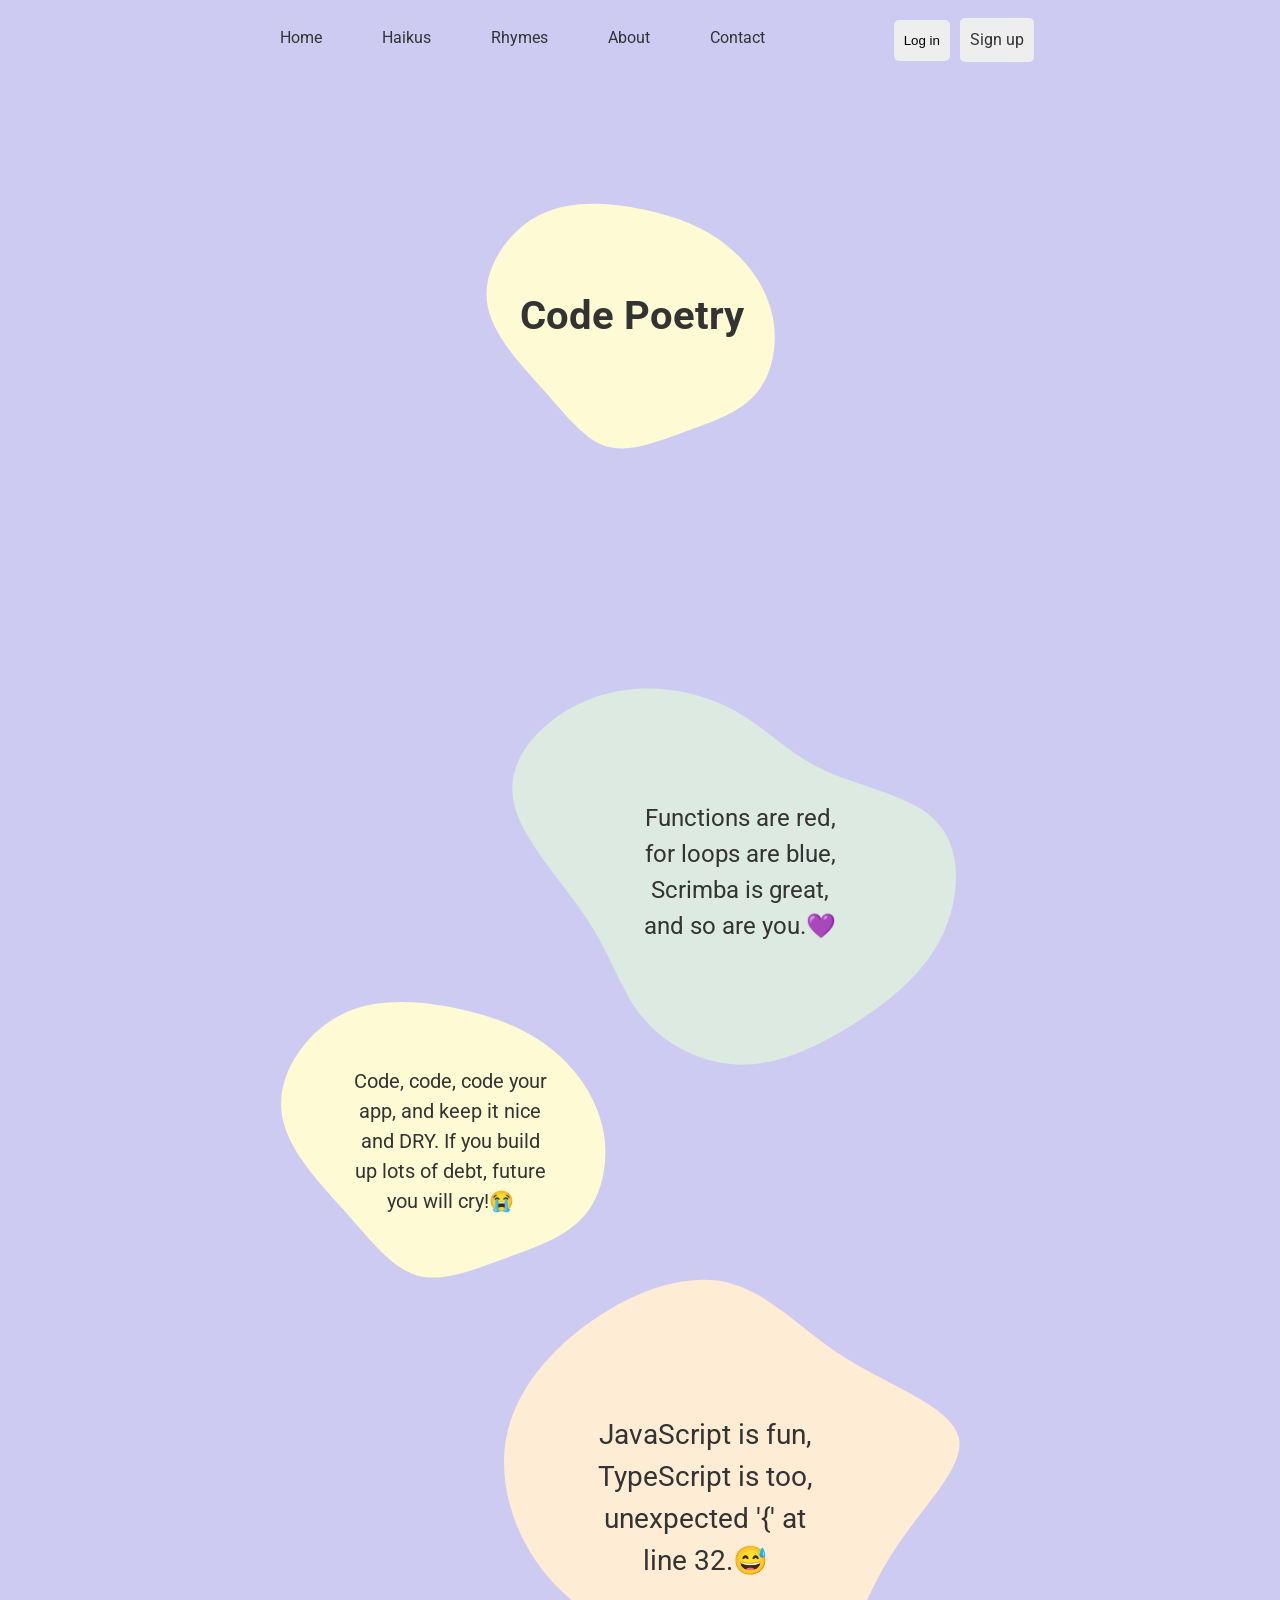
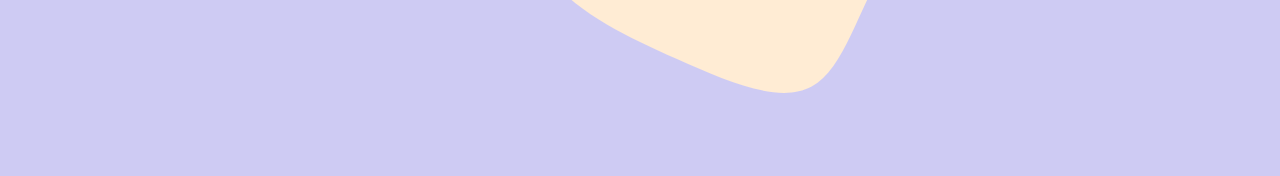
==== code-poetry/index.html @ 1724da11 "make the code-poetry folder with files" ====
<html>
    <head>
        <link rel="preconnect" href="https://fonts.googleapis.com">
        <link rel="preconnect" href="https://fonts.gstatic.com" crossorigin>
        <link href="https://fonts.googleapis.com/css2?family=Roboto:ital,wght@0,100;0,300;0,400;0,500;0,700;0,900;1,100;1,300;1,400;1,500;1,700;1,900&display=swap" rel="stylesheet">
        <link rel="stylesheet" href="index.css">
    </head>
    <body>
        <nav>
            <a class="skip-nav-link" href="#main">Skip to main content</a>
            <ul class="nav-items">
                <li><a href="#">Home</a></li>
                <li><a href="#">Haikus</a></li>
                <li><a href="#">Rhymes</a></li>
                <li><a href="#">About</a></li>
                <li><a href="#">Contact</a></li>
            </ul>
            <div>
                <button class="auth-button">Log in</button>
                <div class="auth-button">Sign up</div>
            </div>
        </nav>
        <main>
            <section class="hero-section">
                <svg class="blob" viewBox="0 0 200 200" xmlns="http://www.w3.org/2000/svg">
                    <path fill="#FEFBD4" d="M38.4,-45.3C49.6,-36.4,58.2,-24.1,61.2,-10.3C64.2,3.4,61.5,18.7,53.2,28.6C44.9,38.4,31.1,42.9,17.4,47.9C3.8,52.9,-9.8,58.4,-21,55.4C-32.2,52.3,-41.2,40.6,-53.1,27.1C-65.1,13.7,-80.1,-1.5,-81.6,-18.1C-83.1,-34.6,-71,-52.4,-55.2,-60.5C-39.3,-68.5,-19.7,-66.7,-3,-63.2C13.6,-59.6,27.3,-54.2,38.4,-45.3Z" transform="translate(100 100)" />
                </svg>
                <h1>Code Poetry</h1>
            </section>
            <section class="poem-section" id="main">
                <svg class="blob-1" viewBox="0 0 200 200" xmlns="http://www.w3.org/2000/svg">
                    <path fill="#DCEAE1" d="M27.9,-35.3C40.4,-29.4,57.7,-26.9,66,-17.6C74.2,-8.4,73.4,7.6,67.2,20.3C60.9,32.9,49.2,42.3,37.1,49.8C25,57.3,12.5,63.1,0.1,62.9C-12.2,62.7,-24.5,56.6,-32.1,47.6C-39.7,38.7,-42.7,26.7,-51.6,13.4C-60.5,0.1,-75.4,-14.6,-75.9,-28.3C-76.5,-42,-62.7,-54.7,-47.7,-59.8C-32.6,-64.9,-16.3,-62.3,-4.3,-56.4C7.7,-50.5,15.4,-41.2,27.9,-35.3Z" transform="translate(100 100)" />
                </svg>
            <p class="poem-1">Functions are red, for loops are blue, Scrimba is great, and so are you.💜</p>
                <svg class="blob-2" viewBox="0 0 200 200" xmlns="http://www.w3.org/2000/svg">
                    <path fill="#FEFBD4" d="M38.4,-45.3C49.6,-36.4,58.2,-24.1,61.2,-10.3C64.2,3.4,61.5,18.7,53.2,28.6C44.9,38.4,31.1,42.9,17.4,47.9C3.8,52.9,-9.8,58.4,-21,55.4C-32.2,52.3,-41.2,40.6,-53.1,27.1C-65.1,13.7,-80.1,-1.5,-81.6,-18.1C-83.1,-34.6,-71,-52.4,-55.2,-60.5C-39.3,-68.5,-19.7,-66.7,-3,-63.2C13.6,-59.6,27.3,-54.2,38.4,-45.3Z" transform="translate(100 100)" />
                </svg>
            <p class="poem-2">Code, code, code your app, and keep it nice and DRY. If you build up lots of debt, future you will cry!😭</p>
                <svg class="blob-3" viewBox="0 0 200 200" xmlns="http://www.w3.org/2000/svg">
                    <path fill="#FFECD4" d="M35.6,-39.1C50.7,-29.7,70.8,-22.9,73,-12.6C75.1,-2.3,59.3,11.4,49.3,28.1C39.2,44.7,34.9,64.2,23.9,70.2C13,76.1,-4.5,68.4,-21,61C-37.5,53.6,-52.9,46.5,-63.8,33.8C-74.7,21.2,-81.1,2.9,-77.8,-13.4C-74.5,-29.6,-61.6,-43.8,-47,-53.3C-32.4,-62.9,-16.2,-67.8,-3,-64.2C10.2,-60.7,20.4,-48.6,35.6,-39.1Z" transform="translate(100 100)" />
                </svg>
            <p class="poem-3">JavaScript is fun, TypeScript is too, unexpected '{' at line 32.😅</p>
            </section>
        </main>
        <script src="index.js"></script>
    </body>
</html>
---- code-poetry/index.css ----
html, body {
    margin: 0;
    padding: 0;
    color: #333333;
    line-height: 1.5;
    font-family: 'Roboto', sans-serif;
}
body {
    background-color: #cecbf3;
}
a {
    text-decoration: none;
    color: #333333;
    padding: 0;
    height: fit-content;
}
nav {
    display: flex;
    justify-content: space-between;
    padding: 10px;
    margin: 0 auto;
    width: 800px;
}
.nav-items {
    list-style: none;
    display: flex;
    gap: 60px;
}
main {
    margin: 0 auto;
    text-align: center;
    width: 800px;
}

/* Main Content */
.blob {
    width: 400px;
}
.hero-section {
    position: relative;
    height: 500px;
}
.hero-section h1, .hero-section svg {
    position: absolute;
}
.hero-section svg {
    position: absolute;
    left: 210px;
    top: 60px;
}
.hero-section h1 {
    margin: 0;
    font-size: 40px;
    position: absolute;
    left: 280px;
    top: 210px;
}

/* Poems */
.poem-section {
    position: relative;
}
.blob-1 {
    width: 600px;
    position: absolute;
    right: 0;
    top: 0;
}
.blob-2 {
    width: 450px;
    position: absolute;
    left: 0;
    top: 350px;
}
.blob-3 {
    width: 600px;
    position: absolute;
    right: 0;
    top: 600px;
}
.poem-1 {
    width: 200px;
    font-size: 24px;
    position: absolute;
    right: 200px;
    top: 200px;
}
.poem-2 {
    width: 200px;
    font-size: 20px;
    position: absolute;
    left: 110px;
    top: 470px;
}
.poem-3 {
    width: 250px;
    font-size: 28px;
    position: absolute;
    left: 340px;
    top: 810px;
}

/* Code for Skip Navigation Link goes here */
.skip-nav-link {
    position: absolute;
    left: -200px;
    top: 80px;
}
.skip-nav-link:focus {
    left: 0;
}

.auth-button {
    display: inline-block;
    margin-top: 8px;
    height: fit-content;
    padding: 10px;
    border: none;
    border-radius: 5px;
    cursor: pointer;
    background-color: #eee;
    margin-right: 6px;
}
.auth-button:first-child {
    padding: 13px 10px;
}

/* Code for toggle light/dark mode goes here */
body {
    background-color: #cecbf3; /* Default Light Mode */
}
.dark-mode {
    background-color: #444; /* Dark Mode */
}
.dark-mode nav a {
    color: #eee;
}
#toggleTheme {
    margin-top: 8px;
    height: fit-content;
    padding: 10px;
    border: none;
    border-radius: 5px;
    cursor: pointer;
    background-color: #eee;
    margin-right: 6px;
}
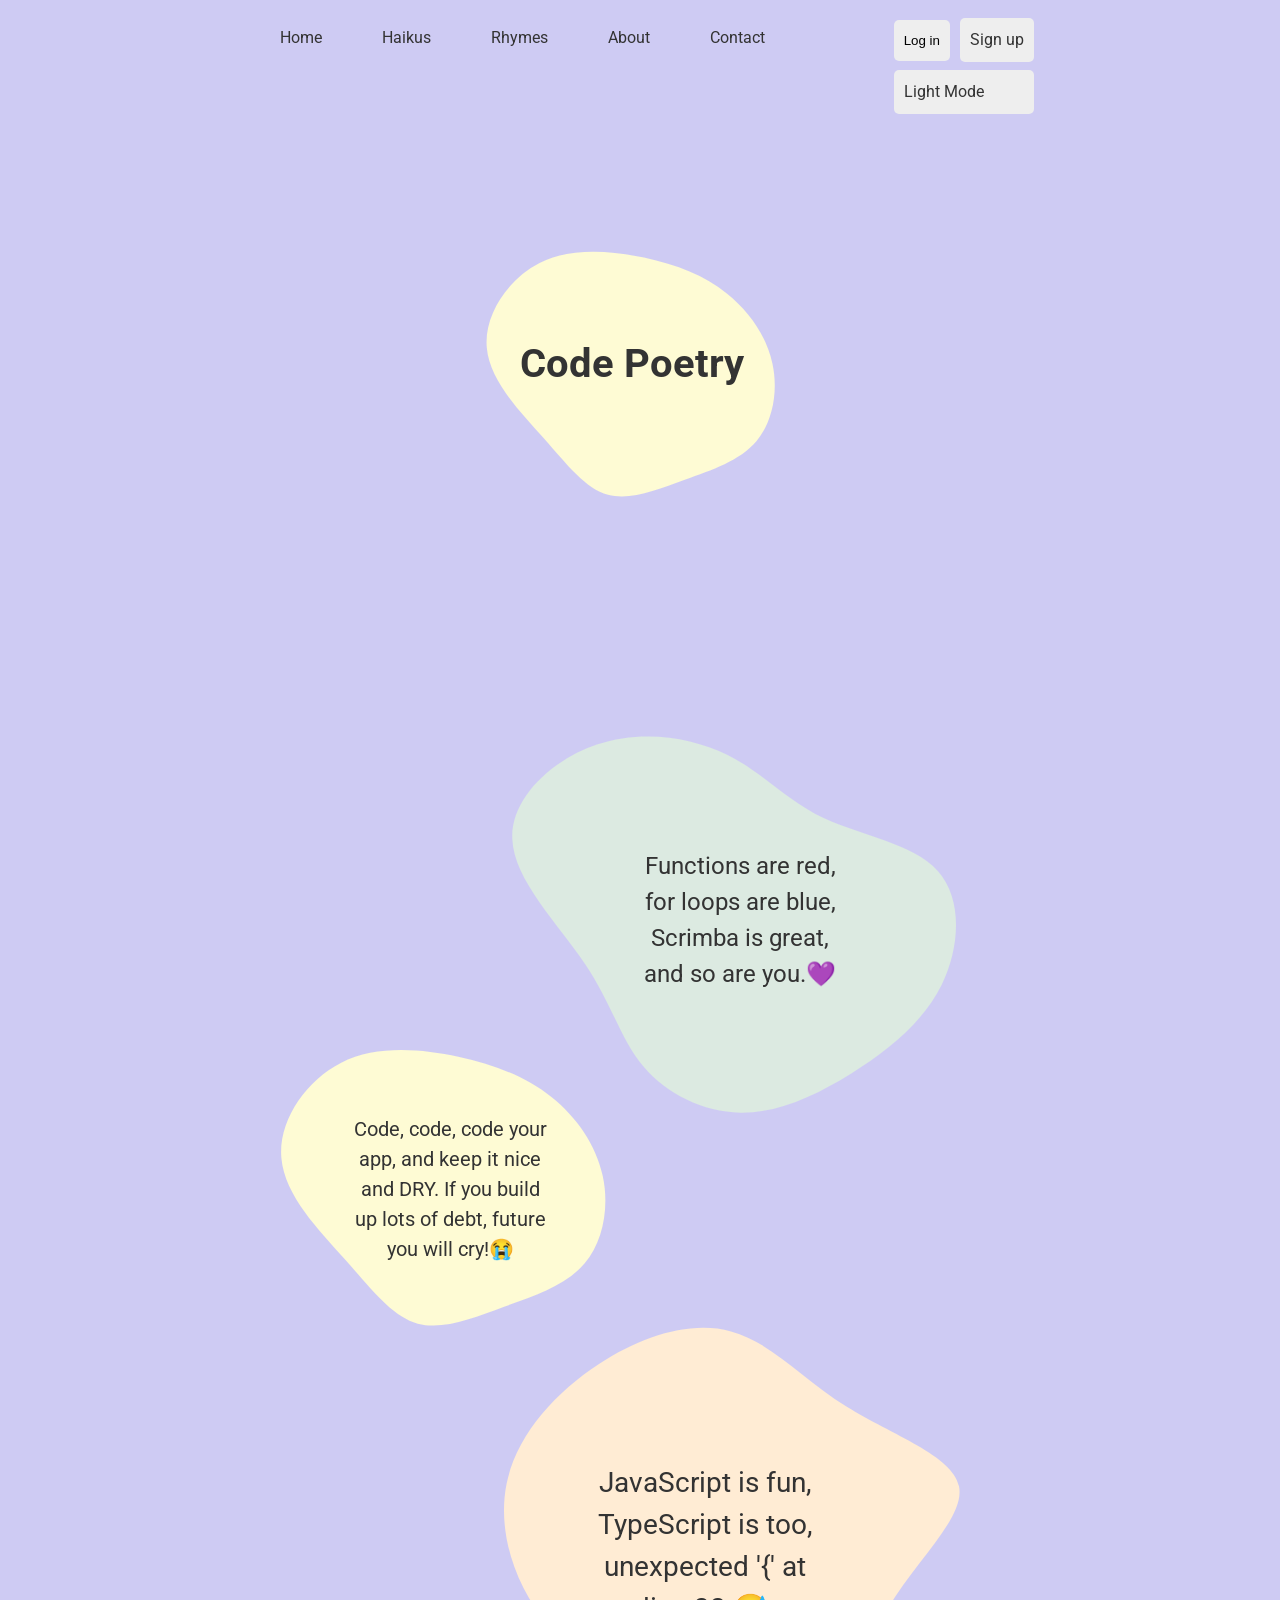
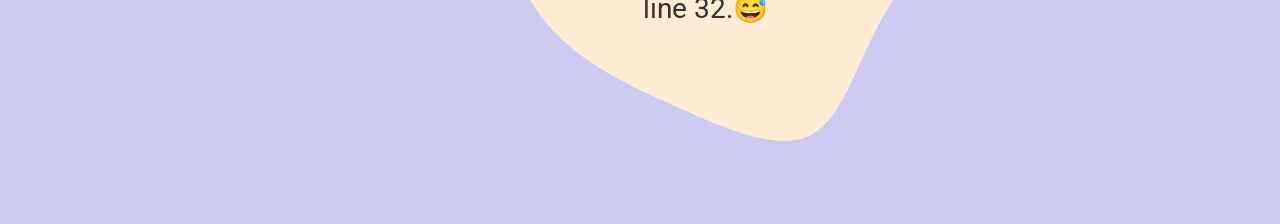
==== commit a55a5f94: "the commit button was added" ====
--- a/code-poetry/index.html
+++ b/code-poetry/index.html
@@ -18,6 +18,7 @@
             <div>
                 <button class="auth-button">Log in</button>
                 <div class="auth-button">Sign up</div>
+                <div id="toggleTheme" onclick="toggleTheme()">Light Mode</div>
             </div>
         </nav>
         <main>
